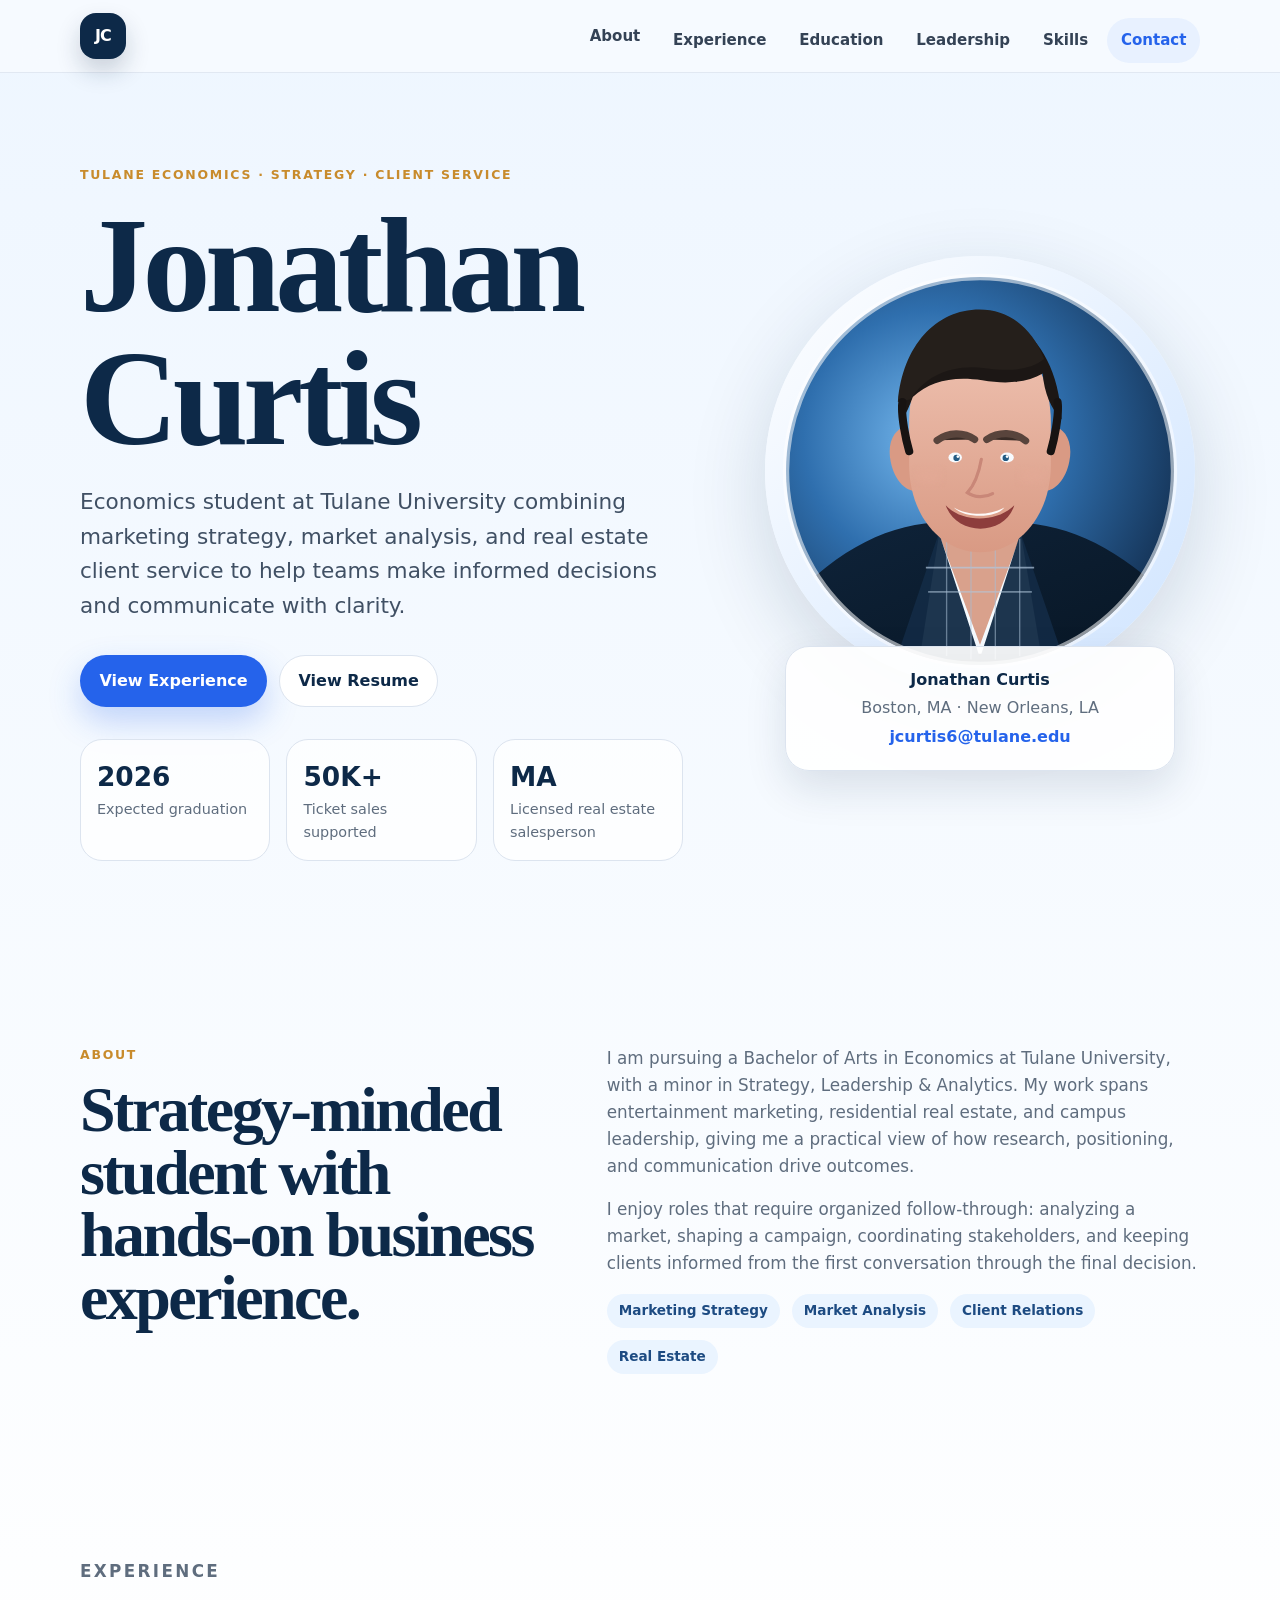
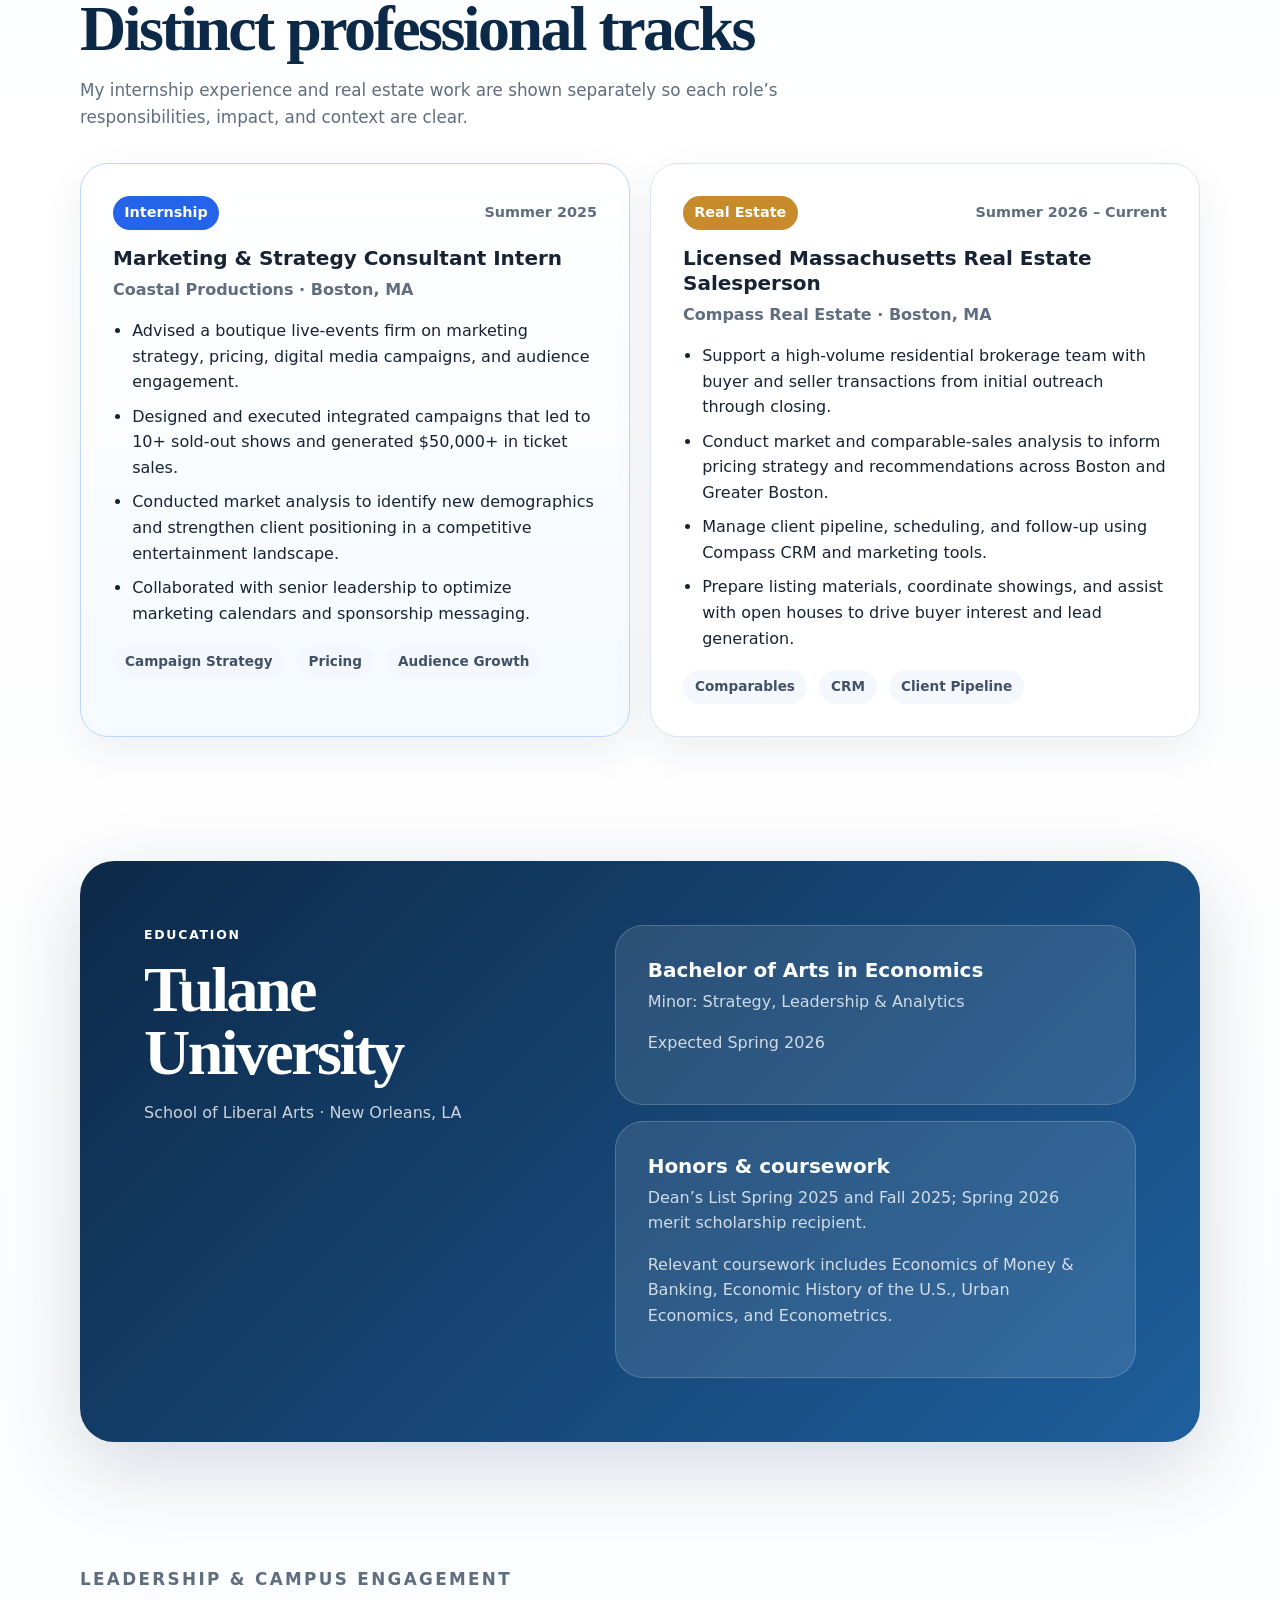
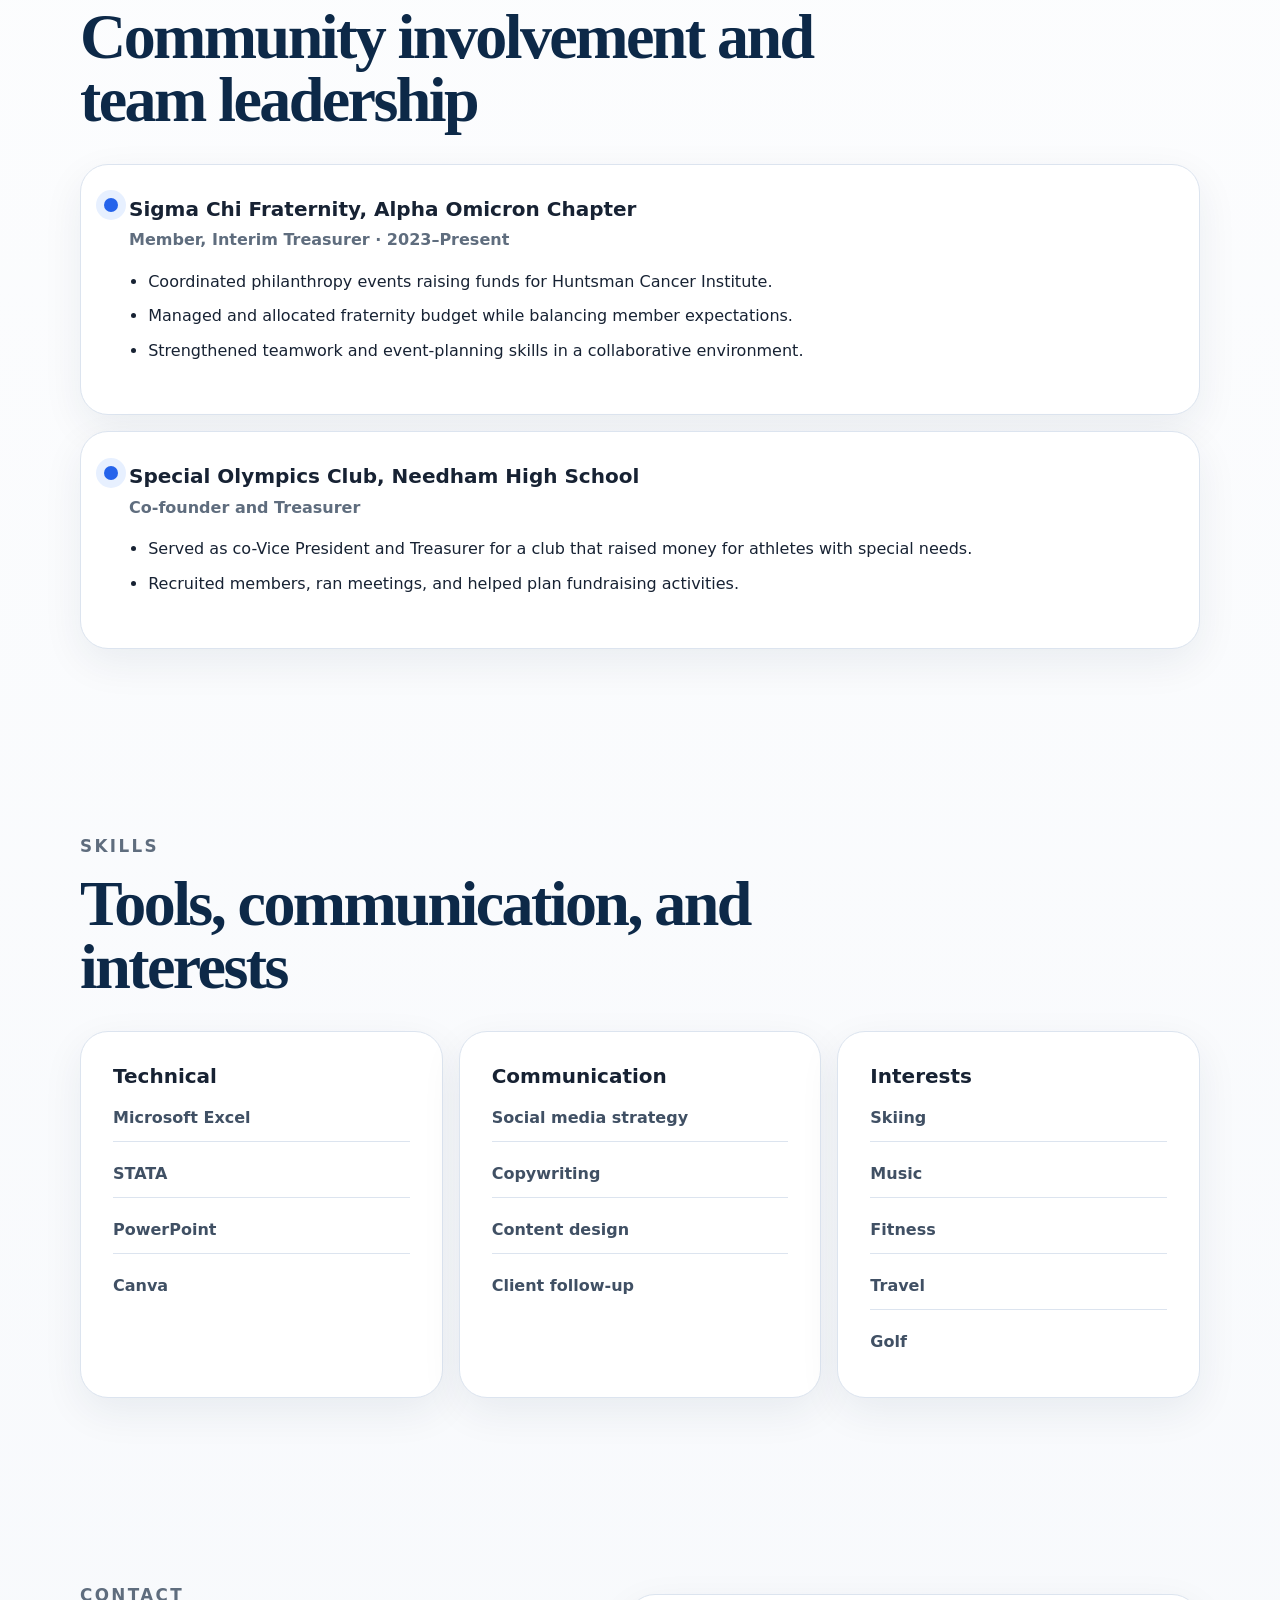
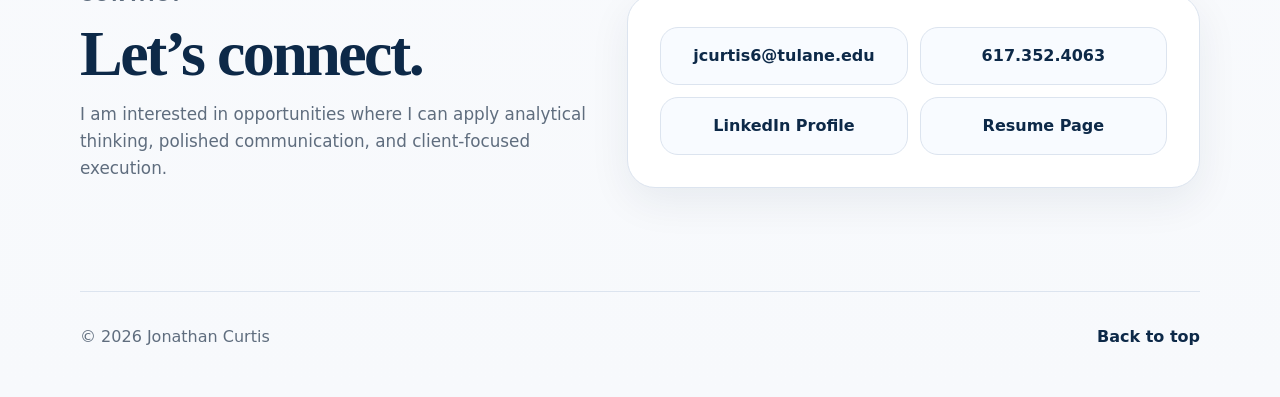
==== index.html @ 62359374 "Create personal portfolio website" ====
<!DOCTYPE html>
<html lang="en">
  <head>
    <meta charset="UTF-8" />
    <meta name="viewport" content="width=device-width, initial-scale=1.0" />
    <meta
      name="description"
      content="Jonathan Curtis portfolio: Economics student at Tulane University focused on marketing strategy, real estate, leadership, and client-facing analysis."
    />
    <title>Jonathan Curtis | Economics & Strategy Portfolio</title>
    <link rel="stylesheet" href="styles.css" />
  </head>
  <body>
    <a class="skip-link" href="#main">Skip to content</a>

    <header class="site-header" aria-label="Primary navigation">
      <nav class="nav">
        <a class="brand" href="#top" aria-label="Jonathan Curtis home">JC</a>
        <button class="nav-toggle" aria-expanded="false" aria-controls="nav-menu">
          <span class="sr-only">Toggle navigation</span>
          <span></span><span></span><span></span>
        </button>
        <ul id="nav-menu" class="nav-menu">
          <li><a href="#about">About</a></li>
          <li><a href="#experience">Experience</a></li>
          <li><a href="#education">Education</a></li>
          <li><a href="#leadership">Leadership</a></li>
          <li><a href="#skills">Skills</a></li>
          <li><a href="#contact">Contact</a></li>
        </ul>
      </nav>
    </header>

    <main id="main">
      <section id="top" class="hero section-shell">
        <div class="hero-copy">
          <p class="eyebrow">Tulane Economics · Strategy · Client Service</p>
          <h1>Jonathan Curtis</h1>
          <p class="hero-lede">
            Economics student at Tulane University combining marketing strategy,
            market analysis, and real estate client service to help teams make
            informed decisions and communicate with clarity.
          </p>
          <div class="hero-actions" aria-label="Primary actions">
            <a class="button primary" href="#experience">View Experience</a>
            <a class="button secondary" href="resume.html">View Resume</a>
          </div>
          <dl class="hero-stats" aria-label="Portfolio highlights">
            <div>
              <dt>2026</dt>
              <dd>Expected graduation</dd>
            </div>
            <div>
              <dt>50K+</dt>
              <dd>Ticket sales supported</dd>
            </div>
            <div>
              <dt>MA</dt>
              <dd>Licensed real estate salesperson</dd>
            </div>
          </dl>
        </div>
        <div class="hero-card" aria-label="Headshot and profile summary">
          <div class="portrait-frame">
            <img
              src="assets/headshot.svg"
              alt="Professional headshot of Jonathan Curtis"
              width="420"
              height="420"
            />
          </div>
          <div class="profile-card">
            <p class="profile-name">Jonathan Curtis</p>
            <p>Boston, MA · New Orleans, LA</p>
            <a href="mailto:jcurtis6@tulane.edu">jcurtis6@tulane.edu</a>
          </div>
        </div>
      </section>

      <section id="about" class="section-shell split-section">
        <div>
          <p class="section-kicker">About</p>
          <h2>Strategy-minded student with hands-on business experience.</h2>
        </div>
        <div class="section-content">
          <p>
            I am pursuing a Bachelor of Arts in Economics at Tulane University,
            with a minor in Strategy, Leadership &amp; Analytics. My work spans
            entertainment marketing, residential real estate, and campus
            leadership, giving me a practical view of how research, positioning,
            and communication drive outcomes.
          </p>
          <p>
            I enjoy roles that require organized follow-through: analyzing a
            market, shaping a campaign, coordinating stakeholders, and keeping
            clients informed from the first conversation through the final
            decision.
          </p>
          <div class="tag-row" aria-label="Professional interests">
            <span>Marketing Strategy</span>
            <span>Market Analysis</span>
            <span>Client Relations</span>
            <span>Real Estate</span>
          </div>
        </div>
      </section>

      <section id="experience" class="section-shell">
        <div class="section-heading">
          <p class="section-kicker">Experience</p>
          <h2>Distinct professional tracks</h2>
          <p>
            My internship experience and real estate work are shown separately so
            each role’s responsibilities, impact, and context are clear.
          </p>
        </div>

        <div class="experience-grid">
          <article class="experience-card featured">
            <div class="card-topline">
              <span class="pill">Internship</span>
              <span>Summer 2025</span>
            </div>
            <h3>Marketing &amp; Strategy Consultant Intern</h3>
            <p class="org">Coastal Productions · Boston, MA</p>
            <ul>
              <li>
                Advised a boutique live-events firm on marketing strategy,
                pricing, digital media campaigns, and audience engagement.
              </li>
              <li>
                Designed and executed integrated campaigns that led to 10+
                sold-out shows and generated $50,000+ in ticket sales.
              </li>
              <li>
                Conducted market analysis to identify new demographics and
                strengthen client positioning in a competitive entertainment
                landscape.
              </li>
              <li>
                Collaborated with senior leadership to optimize marketing
                calendars and sponsorship messaging.
              </li>
            </ul>
            <div class="tag-row compact">
              <span>Campaign Strategy</span>
              <span>Pricing</span>
              <span>Audience Growth</span>
            </div>
          </article>

          <article class="experience-card">
            <div class="card-topline">
              <span class="pill alt">Real Estate</span>
              <span>Summer 2026 – Current</span>
            </div>
            <h3>Licensed Massachusetts Real Estate Salesperson</h3>
            <p class="org">Compass Real Estate · Boston, MA</p>
            <ul>
              <li>
                Support a high-volume residential brokerage team with buyer and
                seller transactions from initial outreach through closing.
              </li>
              <li>
                Conduct market and comparable-sales analysis to inform pricing
                strategy and recommendations across Boston and Greater Boston.
              </li>
              <li>
                Manage client pipeline, scheduling, and follow-up using Compass
                CRM and marketing tools.
              </li>
              <li>
                Prepare listing materials, coordinate showings, and assist with
                open houses to drive buyer interest and lead generation.
              </li>
            </ul>
            <div class="tag-row compact">
              <span>Comparables</span>
              <span>CRM</span>
              <span>Client Pipeline</span>
            </div>
          </article>
        </div>
      </section>

      <section id="education" class="section-shell split-section light-panel">
        <div>
          <p class="section-kicker">Education</p>
          <h2>Tulane University</h2>
          <p class="subhead">School of Liberal Arts · New Orleans, LA</p>
        </div>
        <div class="education-details">
          <div class="detail-card">
            <h3>Bachelor of Arts in Economics</h3>
            <p>Minor: Strategy, Leadership &amp; Analytics</p>
            <p>Expected Spring 2026</p>
          </div>
          <div class="detail-card">
            <h3>Honors &amp; coursework</h3>
            <p>
              Dean’s List Spring 2025 and Fall 2025; Spring 2026 merit
              scholarship recipient.
            </p>
            <p>
              Relevant coursework includes Economics of Money &amp; Banking,
              Economic History of the U.S., Urban Economics, and Econometrics.
            </p>
          </div>
        </div>
      </section>

      <section id="leadership" class="section-shell">
        <div class="section-heading">
          <p class="section-kicker">Leadership &amp; Campus Engagement</p>
          <h2>Community involvement and team leadership</h2>
        </div>
        <div class="timeline">
          <article>
            <span class="timeline-dot" aria-hidden="true"></span>
            <h3>Sigma Chi Fraternity, Alpha Omicron Chapter</h3>
            <p class="org">Member, Interim Treasurer · 2023–Present</p>
            <ul>
              <li>
                Coordinated philanthropy events raising funds for Huntsman
                Cancer Institute.
              </li>
              <li>
                Managed and allocated fraternity budget while balancing member
                expectations.
              </li>
              <li>
                Strengthened teamwork and event-planning skills in a
                collaborative environment.
              </li>
            </ul>
          </article>
          <article>
            <span class="timeline-dot" aria-hidden="true"></span>
            <h3>Special Olympics Club, Needham High School</h3>
            <p class="org">Co-founder and Treasurer</p>
            <ul>
              <li>
                Served as co-Vice President and Treasurer for a club that raised
                money for athletes with special needs.
              </li>
              <li>
                Recruited members, ran meetings, and helped plan fundraising
                activities.
              </li>
            </ul>
          </article>
        </div>
      </section>

      <section id="skills" class="section-shell skills-section">
        <div class="section-heading">
          <p class="section-kicker">Skills</p>
          <h2>Tools, communication, and interests</h2>
        </div>
        <div class="skills-grid">
          <article>
            <h3>Technical</h3>
            <ul>
              <li>Microsoft Excel</li>
              <li>STATA</li>
              <li>PowerPoint</li>
              <li>Canva</li>
            </ul>
          </article>
          <article>
            <h3>Communication</h3>
            <ul>
              <li>Social media strategy</li>
              <li>Copywriting</li>
              <li>Content design</li>
              <li>Client follow-up</li>
            </ul>
          </article>
          <article>
            <h3>Interests</h3>
            <ul>
              <li>Skiing</li>
              <li>Music</li>
              <li>Fitness</li>
              <li>Travel</li>
              <li>Golf</li>
            </ul>
          </article>
        </div>
      </section>

      <section id="contact" class="section-shell contact-section">
        <div>
          <p class="section-kicker">Contact</p>
          <h2>Let’s connect.</h2>
          <p>
            I am interested in opportunities where I can apply analytical
            thinking, polished communication, and client-focused execution.
          </p>
        </div>
        <div class="contact-card">
          <a href="mailto:jcurtis6@tulane.edu">jcurtis6@tulane.edu</a>
          <a href="tel:+16173524063">617.352.4063</a>
          <a href="https://www.linkedin.com/in/jonathan-curtis-a02a61255/" rel="noopener">LinkedIn Profile</a>
          <a href="resume.html">Resume Page</a>
        </div>
      </section>
    </main>

    <footer class="site-footer">
      <p>© 2026 Jonathan Curtis</p>
      <a href="#top">Back to top</a>
    </footer>

    <script src="script.js"></script>
  </body>
</html>
---- styles.css ----
:root {
  --ink: #172233;
  --muted: #5f6d7e;
  --line: #dce4ef;
  --paper: #f8fbff;
  --white: #ffffff;
  --navy: #0d2948;
  --blue: #2563eb;
  --sky: #eaf4ff;
  --gold: #c88b2c;
  --shadow: 0 24px 80px rgba(13, 41, 72, 0.16);
  --radius: 28px;
}

* { box-sizing: border-box; }
html { scroll-behavior: smooth; }
body {
  margin: 0;
  color: var(--ink);
  background: linear-gradient(180deg, #eef6ff 0%, #ffffff 34%, #f7f9fc 100%);
  font-family: Inter, system-ui, -apple-system, BlinkMacSystemFont, "Segoe UI", sans-serif;
  line-height: 1.6;
}
body.nav-open { overflow: hidden; }
a { color: inherit; text-decoration: none; }
a:hover { color: var(--blue); }
img { display: block; max-width: 100%; height: auto; }

.skip-link {
  position: absolute;
  left: 1rem;
  top: -4rem;
  z-index: 20;
  background: var(--navy);
  color: white;
  padding: .75rem 1rem;
  border-radius: 999px;
}
.skip-link:focus { top: 1rem; }
.sr-only {
  position: absolute;
  width: 1px;
  height: 1px;
  padding: 0;
  overflow: hidden;
  clip: rect(0, 0, 0, 0);
  white-space: nowrap;
  border: 0;
}

.site-header {
  position: sticky;
  top: 0;
  z-index: 10;
  backdrop-filter: blur(18px);
  background: rgba(248, 251, 255, 0.88);
  border-bottom: 1px solid rgba(220, 228, 239, .8);
}
.nav {
  width: min(1120px, calc(100% - 32px));
  margin: 0 auto;
  min-height: 72px;
  display: flex;
  align-items: center;
  justify-content: space-between;
  gap: 1rem;
}
.brand {
  display: grid;
  place-items: center;
  width: 46px;
  height: 46px;
  border-radius: 16px;
  background: var(--navy);
  color: white;
  font-weight: 800;
  letter-spacing: -.05em;
  box-shadow: 0 12px 24px rgba(13, 41, 72, .2);
}
.nav-menu {
  list-style: none;
  display: flex;
  align-items: center;
  gap: .35rem;
  margin: 0;
  padding: 0;
}
.nav-menu a {
  display: block;
  padding: .65rem .85rem;
  border-radius: 999px;
  color: #344255;
  font-weight: 700;
  font-size: .94rem;
}
.nav-menu a:hover, .nav-menu a.active {
  background: #e8f1ff;
  color: var(--blue);
}
.nav-toggle { display: none; }

.section-shell {
  width: min(1120px, calc(100% - 32px));
  margin: 0 auto;
  padding: 92px 0;
}
.hero {
  min-height: calc(100vh - 72px);
  display: grid;
  grid-template-columns: minmax(0, 1.07fr) minmax(300px, .78fr);
  align-items: center;
  gap: clamp(2rem, 6vw, 5rem);
}
.eyebrow, .section-kicker {
  margin: 0 0 .85rem;
  color: var(--gold);
  text-transform: uppercase;
  letter-spacing: .14em;
  font-weight: 800;
  font-size: .78rem;
}
h1, h2, h3, p { margin-top: 0; }
h1, h2 {
  font-family: "Playfair Display", Georgia, serif;
  line-height: .98;
  letter-spacing: -.04em;
}
h1 {
  font-size: clamp(4.2rem, 11vw, 8.5rem);
  margin-bottom: 1.25rem;
  color: var(--navy);
}
h2 {
  font-size: clamp(2.3rem, 5vw, 4.6rem);
  color: var(--navy);
  margin-bottom: 1rem;
}
h3 {
  font-size: 1.25rem;
  line-height: 1.25;
  margin-bottom: .35rem;
}
.hero-lede {
  font-size: clamp(1.08rem, 2vw, 1.35rem);
  color: #405064;
  max-width: 720px;
}
.hero-actions, .tag-row, .card-topline, .contact-card {
  display: flex;
  flex-wrap: wrap;
  gap: .75rem;
}
.hero-actions { margin: 2rem 0; }
.button {
  display: inline-flex;
  align-items: center;
  justify-content: center;
  min-height: 48px;
  padding: .75rem 1.15rem;
  border-radius: 999px;
  font-weight: 800;
  border: 1px solid transparent;
}
.button.primary {
  background: var(--blue);
  color: white;
  box-shadow: 0 14px 32px rgba(37, 99, 235, .26);
}
.button.secondary {
  background: white;
  color: var(--navy);
  border-color: var(--line);
}
.hero-stats {
  display: grid;
  grid-template-columns: repeat(3, minmax(0, 1fr));
  gap: 1rem;
  max-width: 680px;
  margin: 2rem 0 0;
}
.hero-stats div {
  background: rgba(255,255,255,.75);
  border: 1px solid var(--line);
  border-radius: 22px;
  padding: 1rem;
}
.hero-stats dt {
  font-weight: 900;
  font-size: 1.65rem;
  color: var(--navy);
}
.hero-stats dd { margin: 0; color: var(--muted); font-size: .9rem; }
.hero-card {
  display: grid;
  justify-items: center;
  gap: 1rem;
}
.portrait-frame {
  width: min(100%, 430px);
  aspect-ratio: 1;
  border-radius: 50%;
  padding: 12px;
  background: linear-gradient(135deg, white, #cfe4ff);
  box-shadow: var(--shadow);
}
.portrait-frame img {
  width: 100%;
  height: 100%;
  object-fit: cover;
  border-radius: 50%;
}
.profile-card {
  width: min(100%, 390px);
  margin-top: -3.5rem;
  padding: 1.25rem;
  border-radius: 24px;
  background: rgba(255,255,255,.92);
  border: 1px solid var(--line);
  box-shadow: 0 18px 42px rgba(13, 41, 72, .12);
  text-align: center;
}
.profile-name { font-weight: 900; color: var(--navy); margin-bottom: .15rem; }
.profile-card p:not(.profile-name) { margin-bottom: .25rem; color: var(--muted); }
.profile-card a { color: var(--blue); font-weight: 800; }

.split-section {
  display: grid;
  grid-template-columns: .78fr 1fr;
  gap: clamp(2rem, 5vw, 4rem);
  align-items: start;
}
.section-content p, .section-heading p, .contact-section p {
  color: var(--muted);
  font-size: 1.05rem;
}
.tag-row span {
  display: inline-flex;
  align-items: center;
  min-height: 34px;
  border-radius: 999px;
  padding: .35rem .75rem;
  background: var(--sky);
  color: #1d4b82;
  font-weight: 800;
  font-size: .85rem;
}
.tag-row.compact span { background: #f4f7fb; color: #415167; }
.section-heading {
  max-width: 760px;
  margin-bottom: 2rem;
}
.experience-grid {
  display: grid;
  grid-template-columns: repeat(2, minmax(0, 1fr));
  gap: 1.25rem;
}
.experience-card, .detail-card, .skills-grid article, .timeline article, .contact-card {
  background: white;
  border: 1px solid var(--line);
  border-radius: var(--radius);
  padding: clamp(1.25rem, 3vw, 2rem);
  box-shadow: 0 14px 42px rgba(13, 41, 72, .07);
}
.experience-card.featured { border-color: #bad7ff; background: linear-gradient(180deg, #ffffff, #f5faff); }
.card-topline {
  justify-content: space-between;
  align-items: center;
  margin-bottom: 1rem;
  color: var(--muted);
  font-size: .9rem;
  font-weight: 800;
}
.pill {
  color: white;
  background: var(--blue);
  border-radius: 999px;
  padding: .35rem .7rem;
}
.pill.alt { background: var(--gold); }
.org { color: var(--muted); font-weight: 800; margin-bottom: 1rem; }
ul { padding-left: 1.2rem; margin-bottom: 1.2rem; }
li + li { margin-top: .55rem; }
.light-panel {
  width: min(1120px, calc(100% - 32px));
  margin-top: 32px;
  margin-bottom: 32px;
  padding: clamp(2rem, 5vw, 4rem);
  background: linear-gradient(135deg, #0d2948, #1e5f9d);
  color: white;
  border-radius: 34px;
  box-shadow: var(--shadow);
}
.light-panel h2, .light-panel .section-kicker { color: white; }
.light-panel .subhead, .light-panel p { color: rgba(255,255,255,.78); }
.education-details {
  display: grid;
  gap: 1rem;
}
.detail-card {
  background: rgba(255,255,255,.1);
  border-color: rgba(255,255,255,.18);
  box-shadow: none;
}
.detail-card h3 { color: white; }
.timeline {
  position: relative;
  display: grid;
  gap: 1rem;
}
.timeline article { position: relative; padding-left: 3rem; }
.timeline-dot {
  position: absolute;
  left: 1.45rem;
  top: 2.1rem;
  width: 14px;
  height: 14px;
  border-radius: 50%;
  background: var(--blue);
  box-shadow: 0 0 0 8px #e7f0ff;
}
.skills-grid {
  display: grid;
  grid-template-columns: repeat(3, minmax(0, 1fr));
  gap: 1rem;
}
.skills-grid ul { list-style: none; padding: 0; margin: 0; }
.skills-grid li {
  padding: .65rem 0;
  border-bottom: 1px solid var(--line);
  font-weight: 700;
  color: #405064;
}
.skills-grid li:last-child { border-bottom: 0; }
.contact-section {
  display: grid;
  grid-template-columns: .9fr 1fr;
  align-items: center;
  gap: 2rem;
}
.contact-card a {
  flex: 1 1 220px;
  display: flex;
  align-items: center;
  justify-content: center;
  min-height: 58px;
  border: 1px solid var(--line);
  border-radius: 18px;
  color: var(--navy);
  font-weight: 900;
  background: #f8fbff;
}
.site-footer {
  width: min(1120px, calc(100% - 32px));
  margin: 0 auto;
  padding: 2rem 0 3rem;
  color: var(--muted);
  display: flex;
  justify-content: space-between;
  gap: 1rem;
  border-top: 1px solid var(--line);
}
.site-footer p { margin: 0; }
.site-footer a { font-weight: 900; color: var(--navy); }

.resume-page { background: #eef2f7; }
.resume-sheet {
  width: min(860px, calc(100% - 32px));
  margin: 36px auto;
  padding: clamp(1.5rem, 4vw, 3rem);
  background: white;
  box-shadow: 0 18px 50px rgba(20, 33, 51, .14);
}
.resume-sheet header { text-align: center; margin-bottom: 1.5rem; }
.resume-sheet h1 { font-family: Inter, sans-serif; font-size: 1rem; letter-spacing: 0; margin: 0 0 .25rem; }
.resume-sheet h2 {
  font-family: Inter, sans-serif;
  font-size: 1rem;
  letter-spacing: 0;
  line-height: 1.2;
  text-decoration: underline;
  margin: 1rem 0 .25rem;
}
.resume-sheet h3 { font-size: 1rem; margin: .3rem 0 0; }
.resume-sheet p, .resume-sheet li { font-size: .98rem; line-height: 1.35; margin-bottom: .2rem; }
.resume-sheet ul { margin-top: .25rem; margin-bottom: .6rem; }
.back-home { display: inline-flex; margin-bottom: 1rem; color: var(--blue); font-weight: 800; }

@media (max-width: 860px) {
  .nav-toggle {
    display: inline-grid;
    place-items: center;
    width: 46px;
    height: 46px;
    border: 1px solid var(--line);
    border-radius: 14px;
    background: white;
    gap: 4px;
  }
  .nav-toggle span:not(.sr-only) {
    width: 20px;
    height: 2px;
    background: var(--navy);
  }
  .nav-menu {
    position: fixed;
    inset: 72px 16px auto;
    display: none;
    flex-direction: column;
    align-items: stretch;
    padding: 1rem;
    background: white;
    border: 1px solid var(--line);
    border-radius: 22px;
    box-shadow: var(--shadow);
  }
  .nav-menu.open { display: flex; }
  .hero, .split-section, .experience-grid, .skills-grid, .contact-section {
    grid-template-columns: 1fr;
  }
  .hero { padding-top: 52px; text-align: center; }
  .hero-actions, .tag-row { justify-content: center; }
  .hero-stats { grid-template-columns: 1fr; }
  h1 { font-size: clamp(3.2rem, 16vw, 5.8rem); }
  .section-shell { padding: 68px 0; }
  .light-panel { padding: 2rem; }
  .site-footer { flex-direction: column; }
}
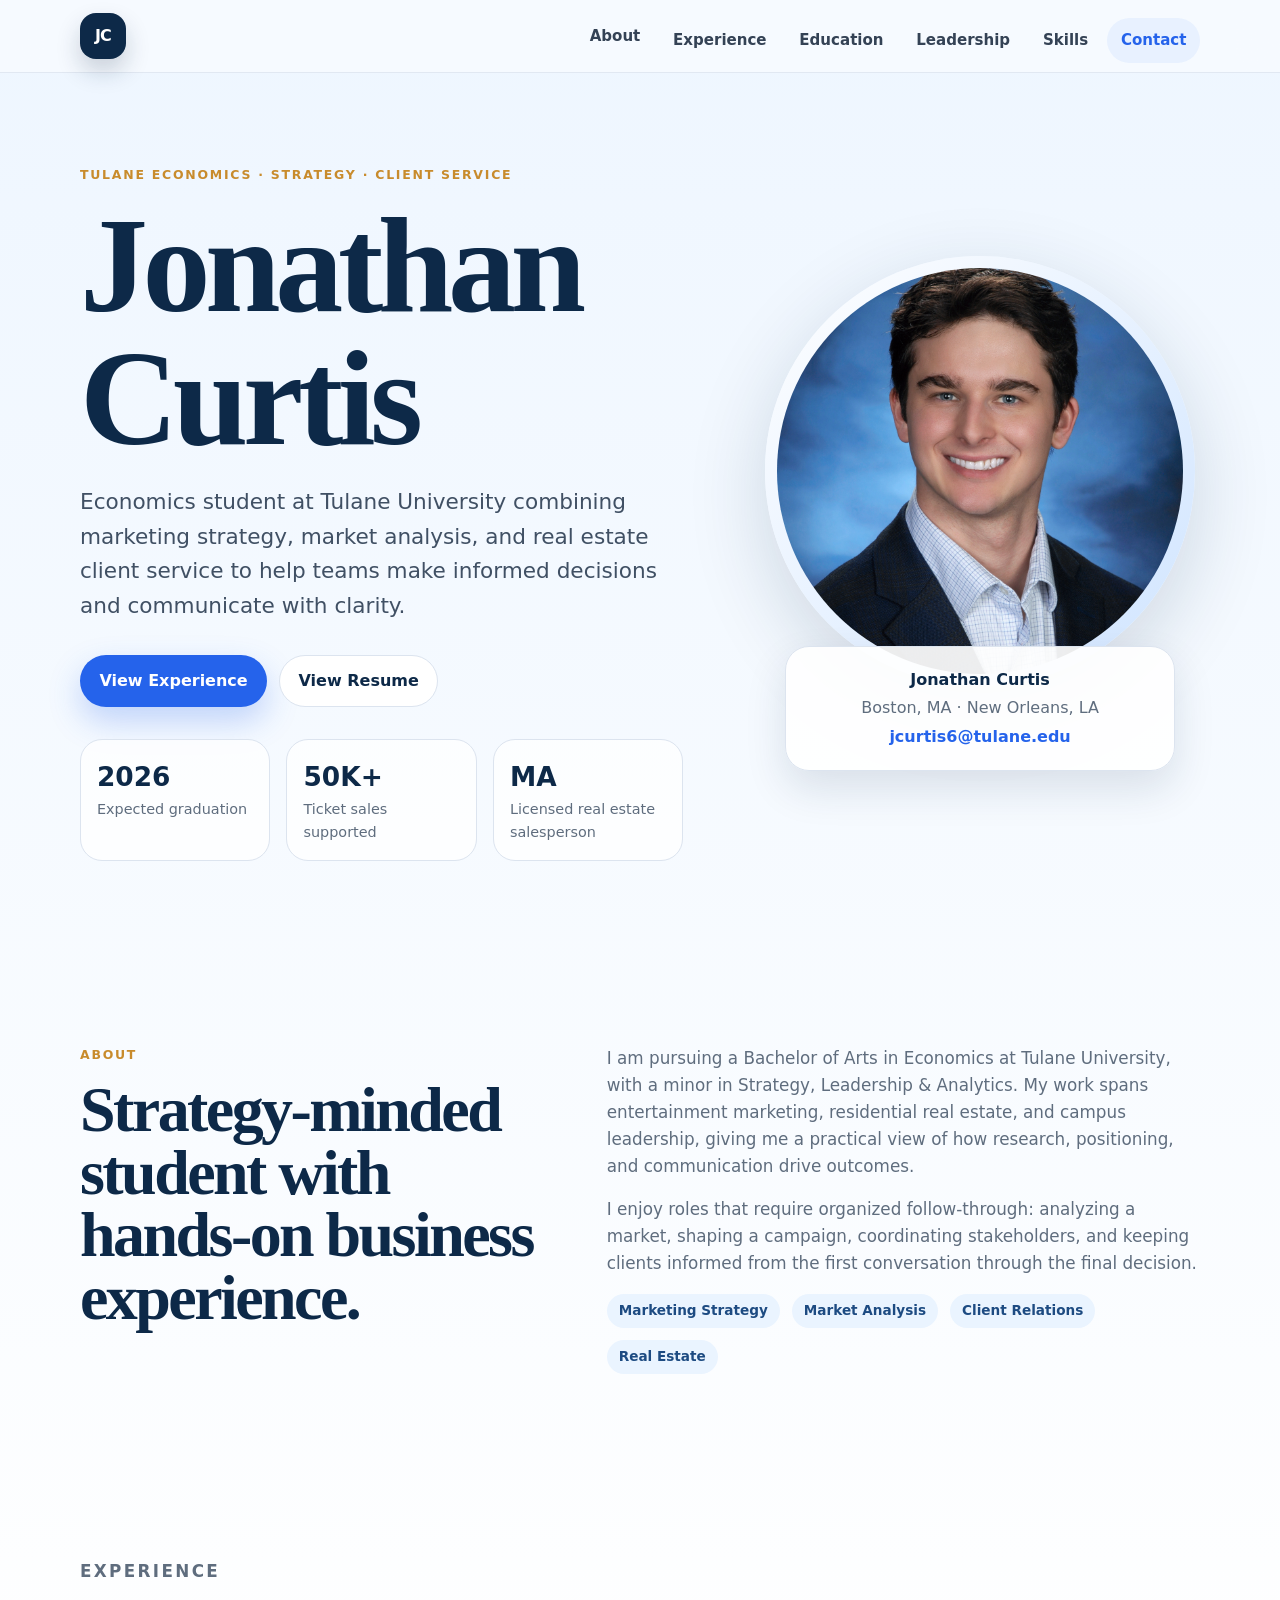
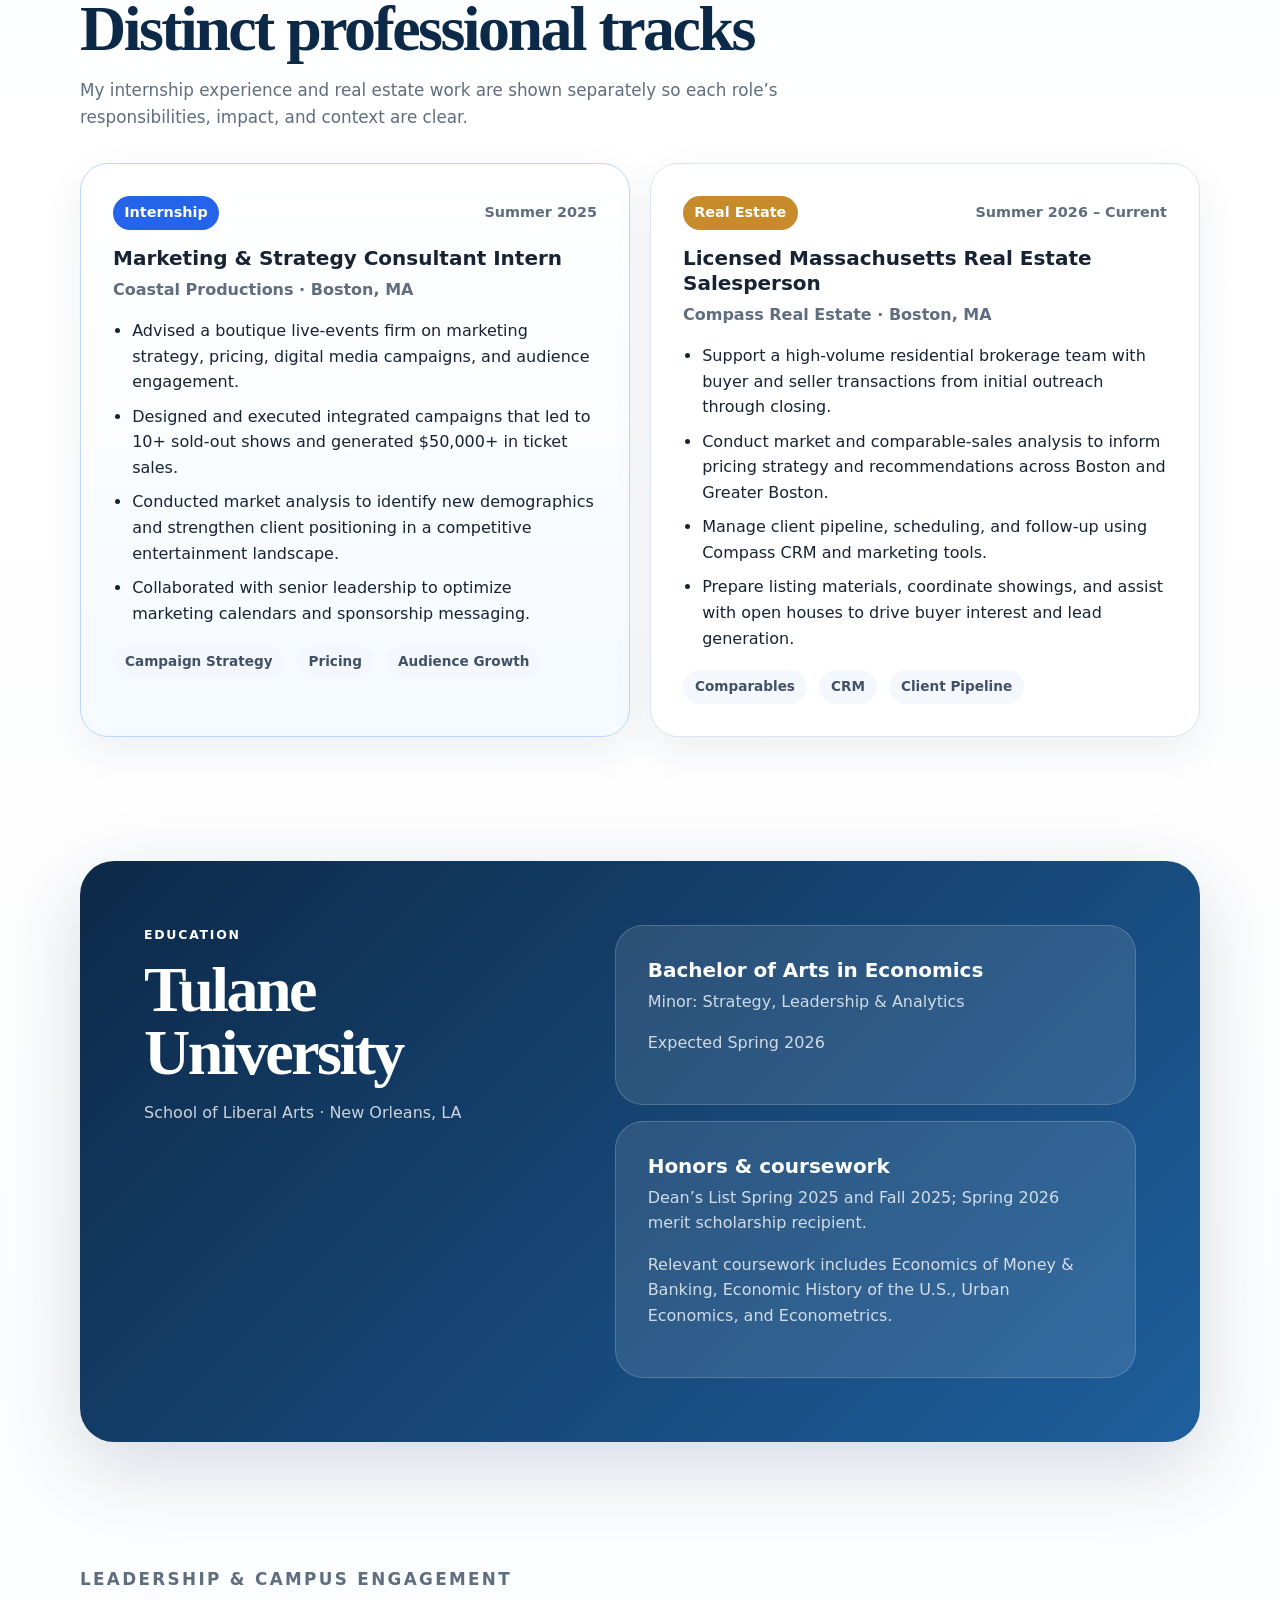
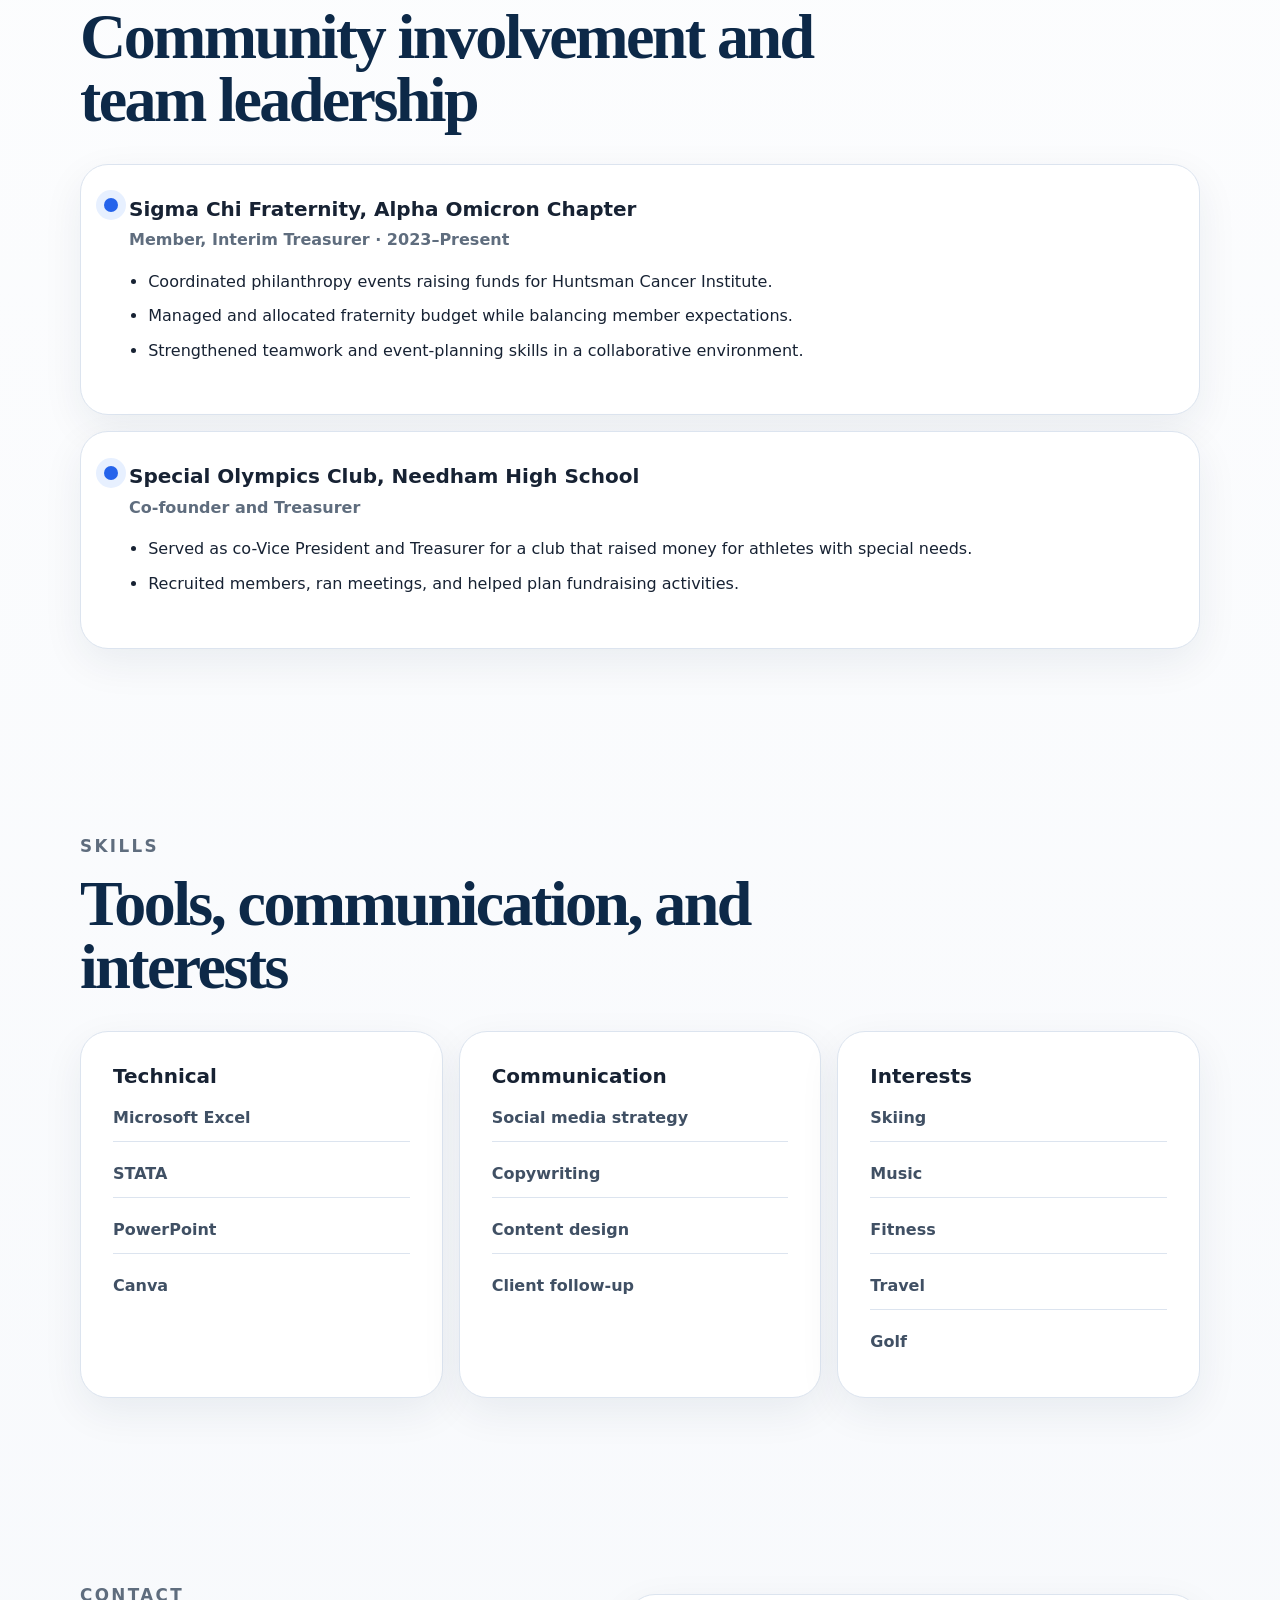
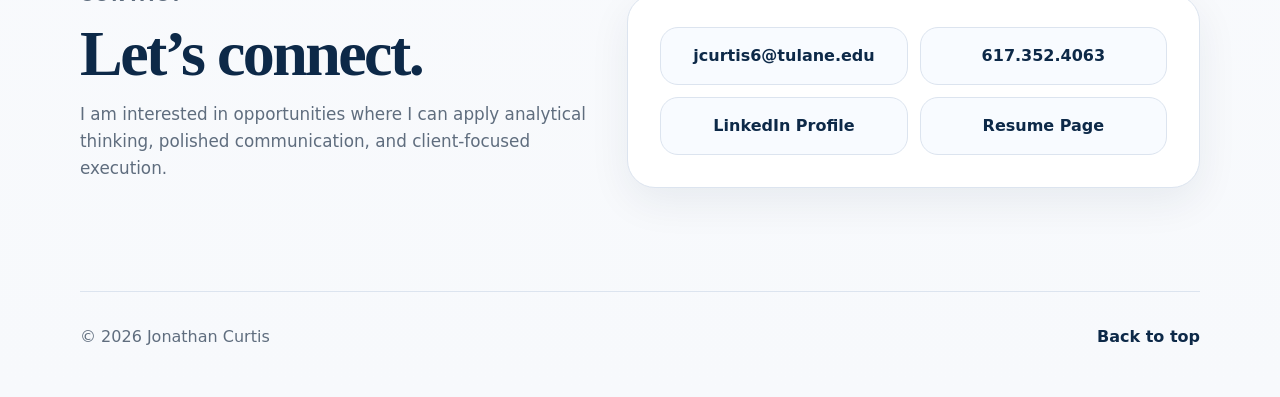
==== commit da50a889: "Use real headshot photo" ====
--- a/index.html
+++ b/index.html
@@ -63,8 +63,8 @@
         <div class="hero-card" aria-label="Headshot and profile summary">
           <div class="portrait-frame">
             <img
-              src="assets/headshot.svg"
-              alt="Professional headshot of Jonathan Curtis"
+              src="Jonathan Senior Photo.jpeg"
+              alt="Jonathan Curtis headshot"
               width="420"
               height="420"
             />
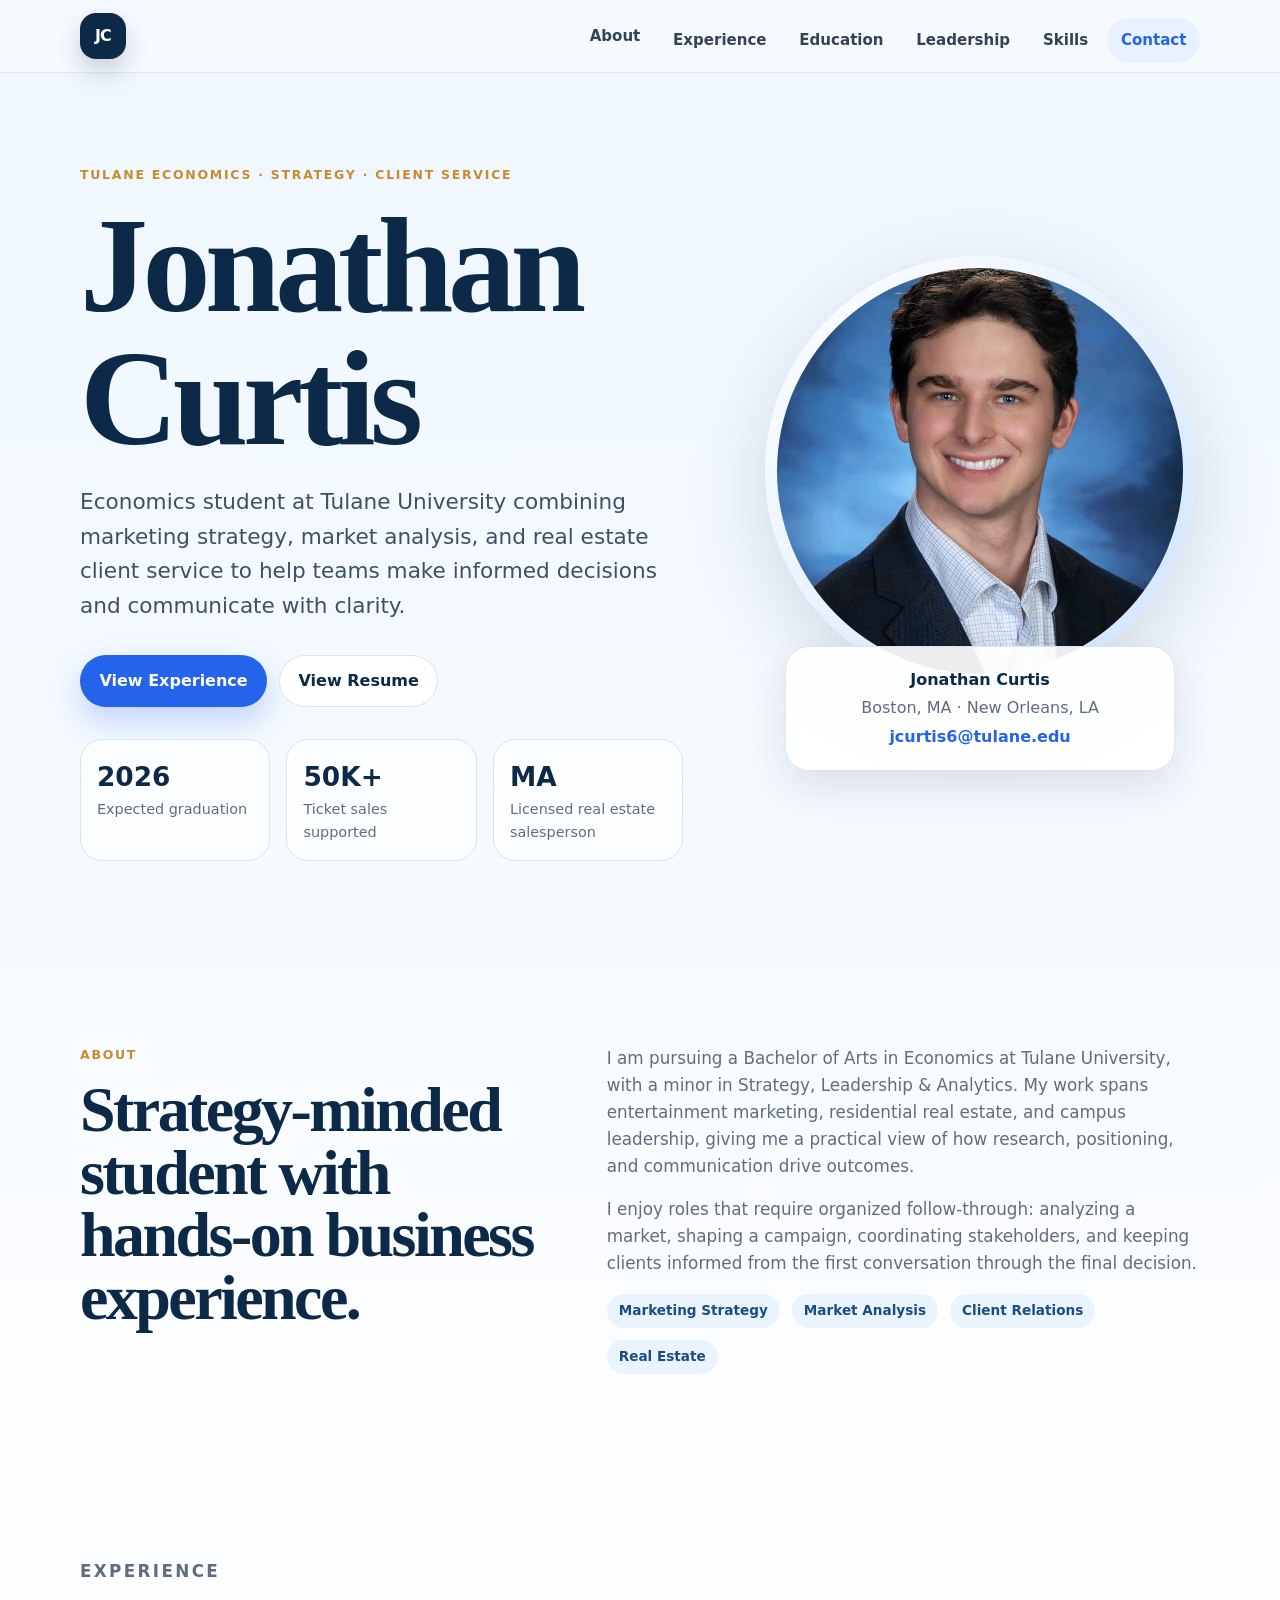
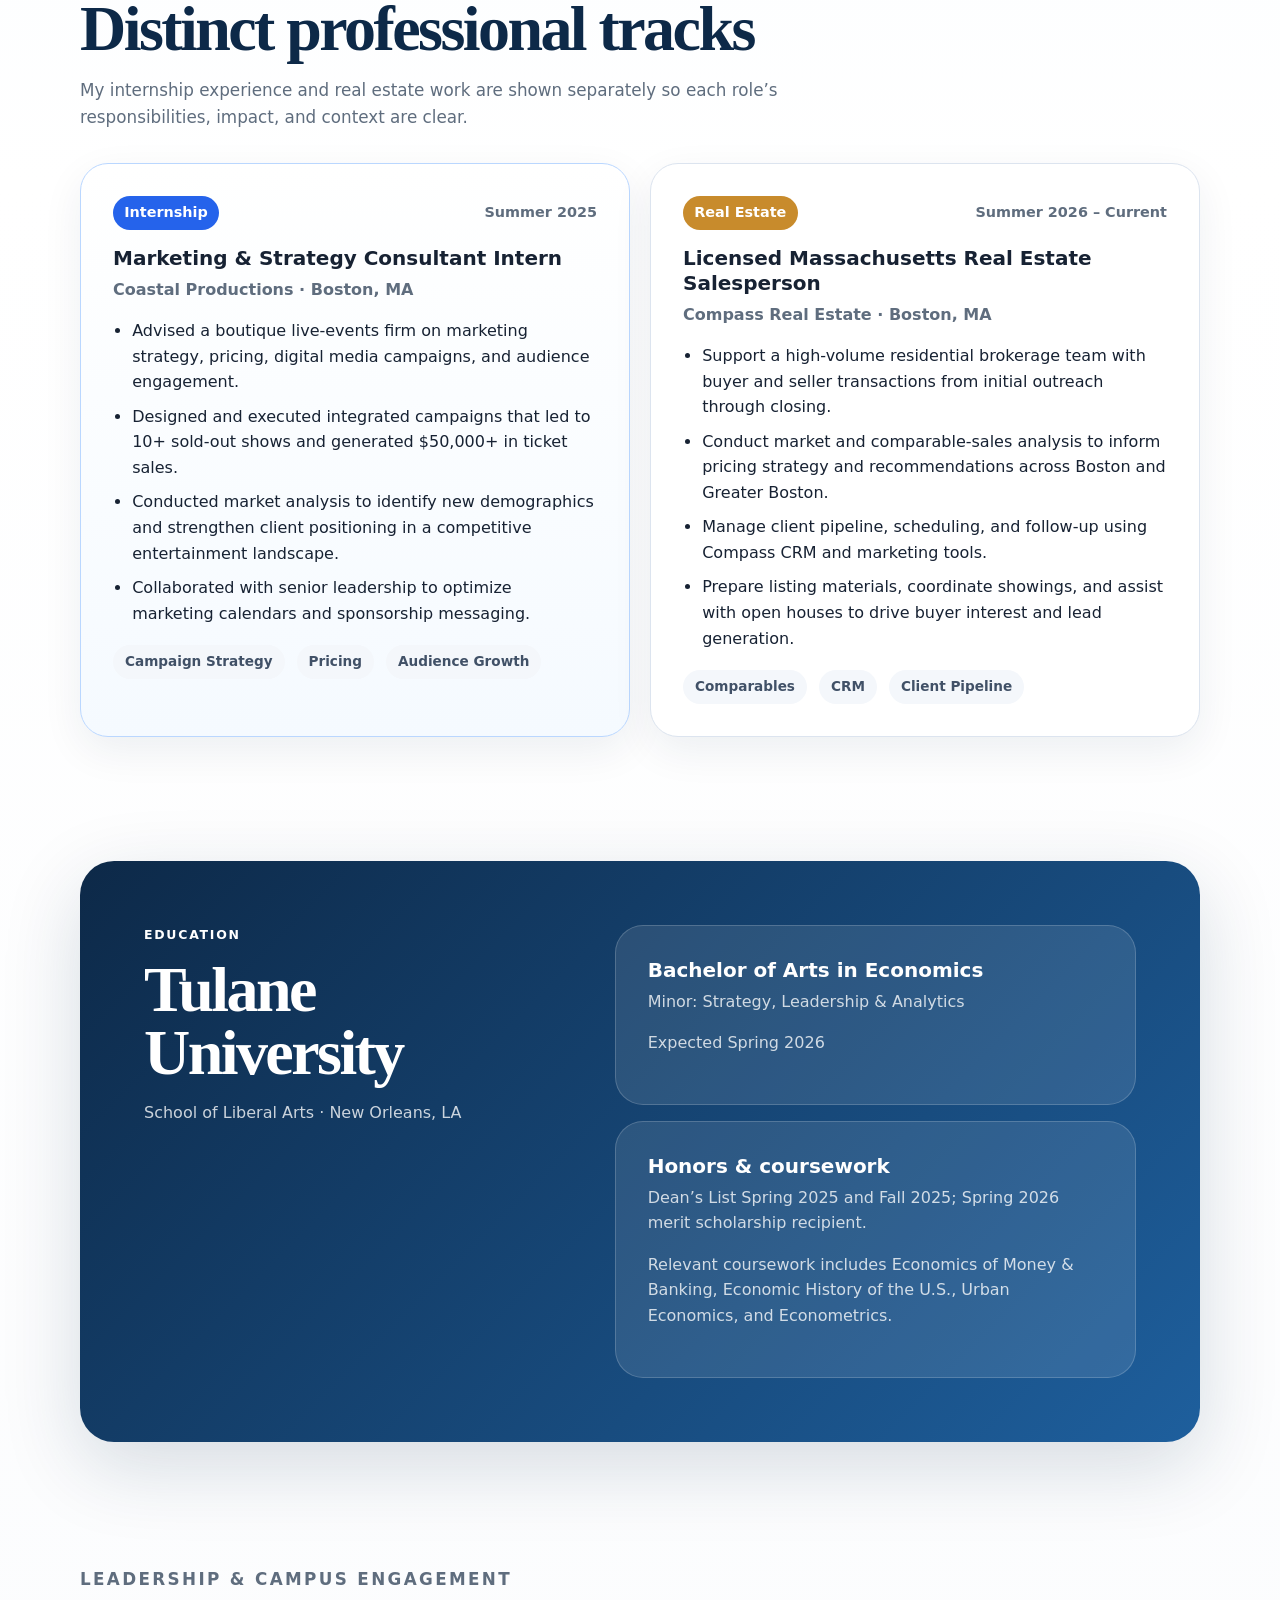
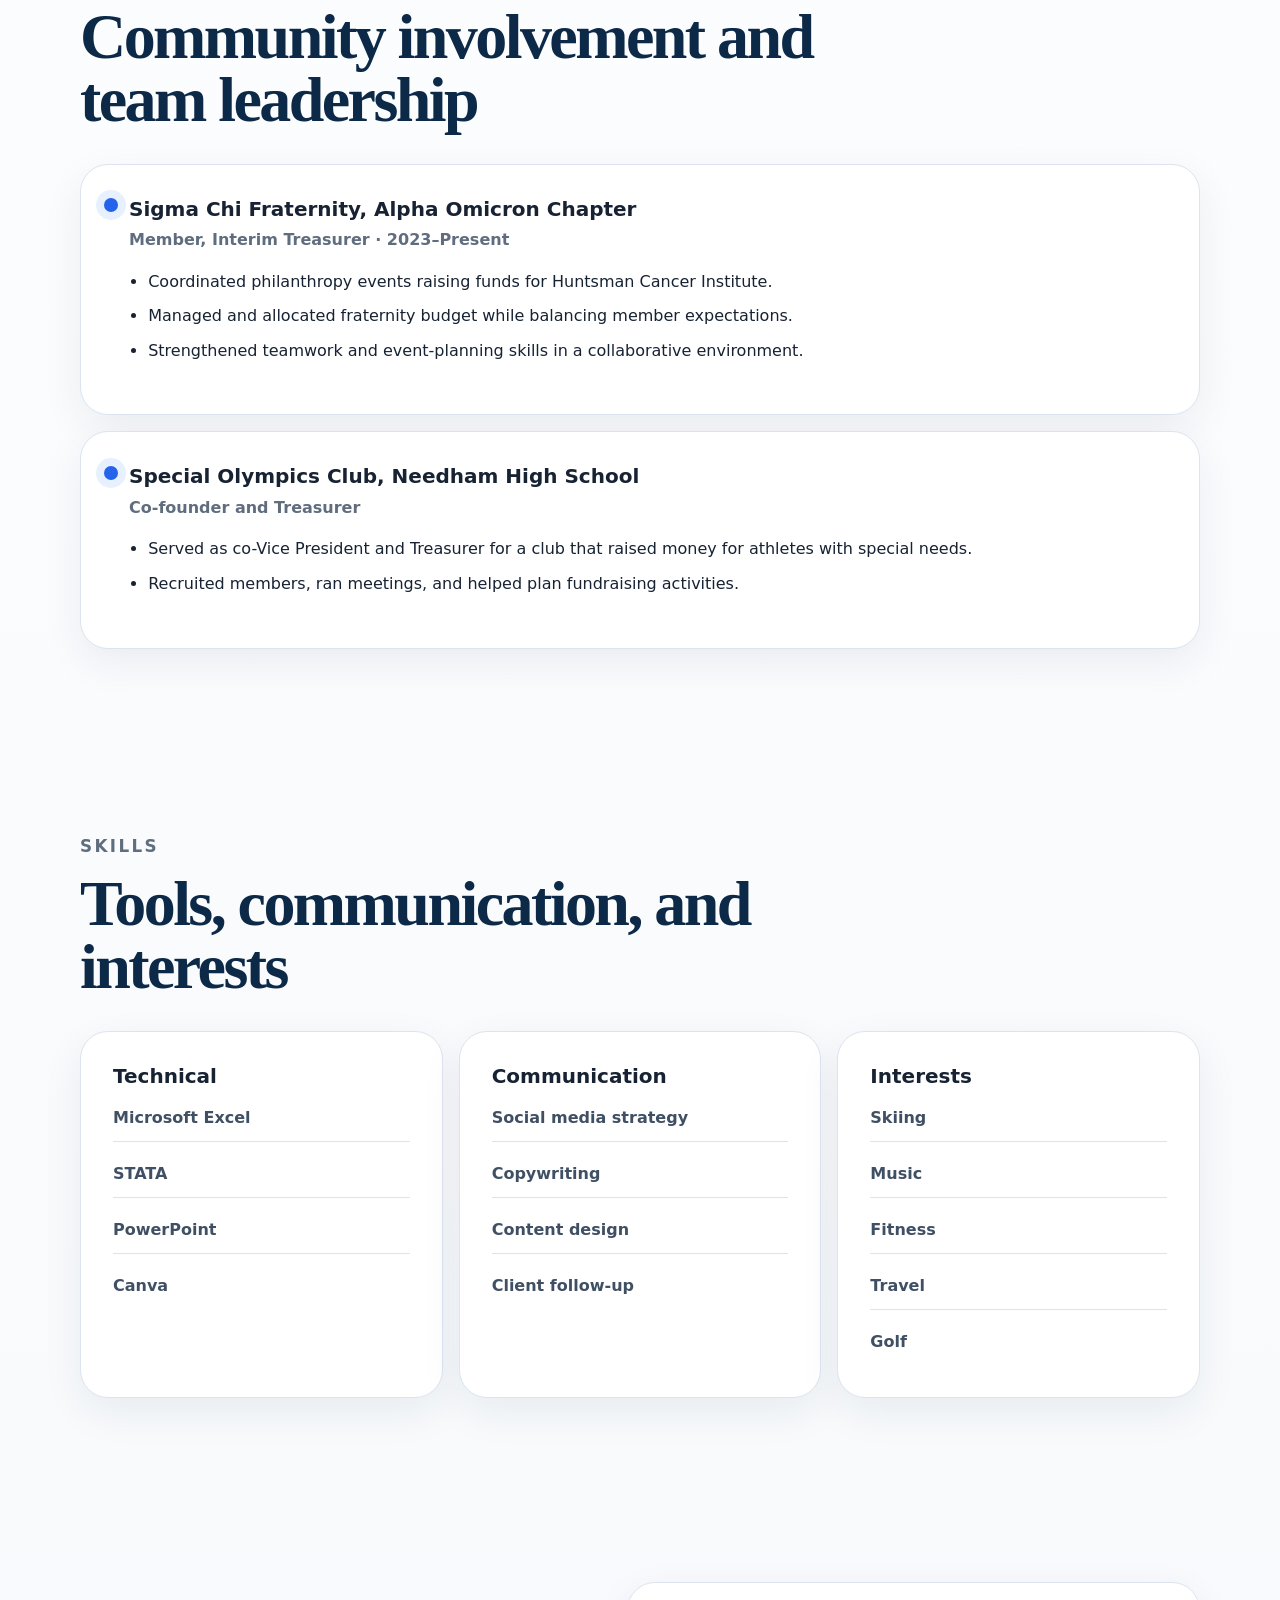
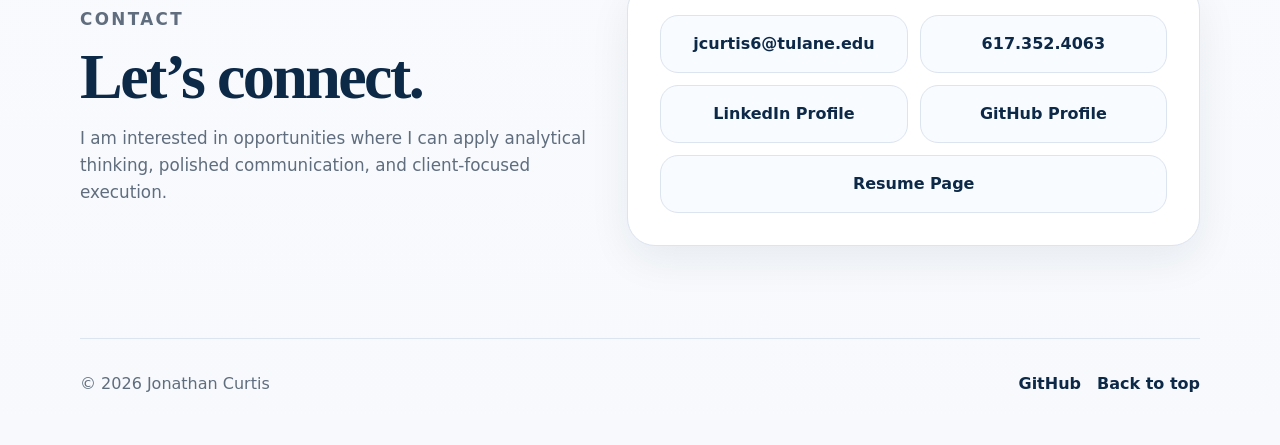
==== commit 4192aab3: "Remove PNG favicon fallback" ====
--- a/index.html
+++ b/index.html
@@ -8,6 +8,7 @@
       content="Jonathan Curtis portfolio: Economics student at Tulane University focused on marketing strategy, real estate, leadership, and client-facing analysis."
     />
     <title>Jonathan Curtis | Economics & Strategy Portfolio</title>
+    <link rel="icon" type="image/svg+xml" href="favicon.svg" />
     <link rel="stylesheet" href="styles.css" />
   </head>
   <body>
@@ -63,10 +64,12 @@
         <div class="hero-card" aria-label="Headshot and profile summary">
           <div class="portrait-frame">
             <img
-              src="Jonathan Senior Photo.jpeg"
+              src="jonathan-curtis.jpg"
               alt="Jonathan Curtis headshot"
-              width="420"
-              height="420"
+              width="800"
+              height="1000"
+              loading="lazy"
+              decoding="async"
             />
           </div>
           <div class="profile-card">
@@ -302,6 +305,7 @@
           <a href="mailto:jcurtis6@tulane.edu">jcurtis6@tulane.edu</a>
           <a href="tel:+16173524063">617.352.4063</a>
           <a href="https://www.linkedin.com/in/jonathan-curtis-a02a61255/" rel="noopener">LinkedIn Profile</a>
+          <a href="https://github.com/jonathanmcurtis-crypto" target="_blank" rel="noopener" aria-label="GitHub profile">GitHub Profile</a>
           <a href="resume.html">Resume Page</a>
         </div>
       </section>
@@ -309,7 +313,10 @@
 
     <footer class="site-footer">
       <p>© 2026 Jonathan Curtis</p>
-      <a href="#top">Back to top</a>
+      <div class="footer-links">
+        <a href="https://github.com/jonathanmcurtis-crypto" target="_blank" rel="noopener" aria-label="GitHub profile">GitHub</a>
+        <a href="#top">Back to top</a>
+      </div>
     </footer>
 
     <script src="script.js"></script>
--- a/styles.css
+++ b/styles.css
@@ -361,6 +361,7 @@
 }
 .site-footer p { margin: 0; }
 .site-footer a { font-weight: 900; color: var(--navy); }
+.footer-links { display: flex; flex-wrap: wrap; gap: 1rem; align-items: center; }
 
 .resume-page { background: #eef2f7; }
 .resume-sheet {
